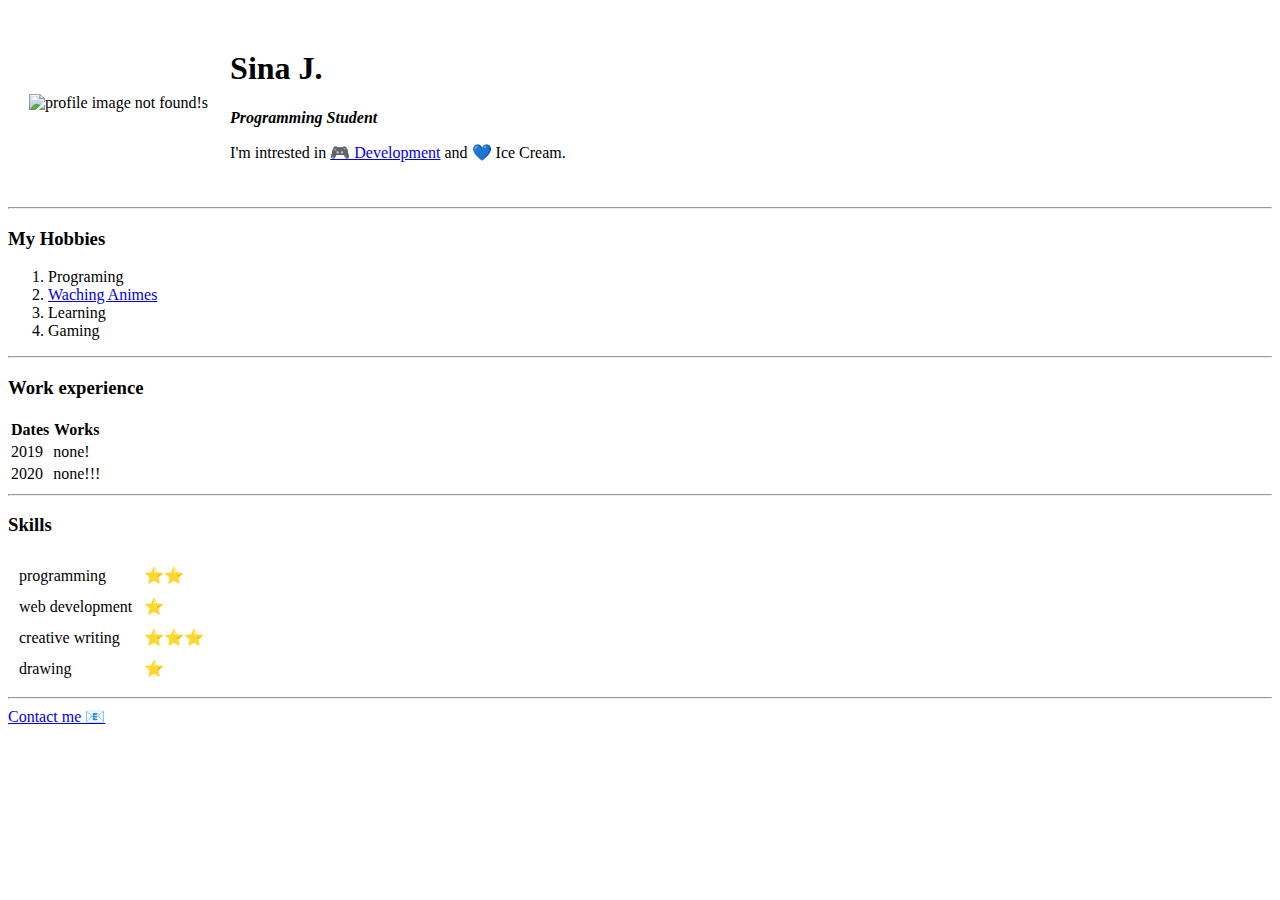
==== index.html @ aa9b8093 "Add initial CV website files" ====
<!DOCTYPE html>
<html>

<head>
  <meta charset="utf-8">
  <title>🎮 Sina's Personal Site</title>
</head>

<body>
  <table cellspacing="20">
    <tr>
      <td>
        <img src="https://blacksector.solutions/uploads/monthly_2019_04/a_384b00b09e431234a401f4454920566b.gif.0c6568e9a7ec5addd06ff9e3751a5861.gif" alt="profile image not found!s" height="200px" width="200px">
      </td>
      <td>
        <h1>Sina J.</h1>
        <em><strong>Programming Student</strong></em>
        <br>
        <p>I'm intrested in
          <a href="https://www.coursera.org/learn/game-development">🎮 Development</a>
          and 💙 Ice Cream.</p>
      </td>
    </tr>
  </table>
  <hr>
  <h3>My Hobbies</h3>
  <ol>
    <li>Programing</li>
    <li><a href="https://www.imdb.com/list/ls057577566/">Waching Animes</a></li>
    <li>Learning</li>
    <li>Gaming</li>
  </ol>
  <hr>
  <h3>Work experience</h3>
  <table>
    <thead>
      <tr>
        <th>Dates</th>
        <th>Works</th>
      </tr>
    </thead>
    <tbody>
      <tr>
        <td>2019</td>
        <td>none!</td>
      </tr>
      <tr>
        <td>2020</td>
        <td>none!!!</td>
      </tr>
    </tbody>
  </table>
  <hr>
  <h3>Skills</h3>
  <table cellspacing = "10">
    <tr>
      <td>programming</td>
      <td>⭐⭐</td>
    </tr>
    <tr>
      <td>web development</td>
      <td>⭐</td>
    </tr>
    <tr>
      <td>creative writing</td>
      <td>⭐⭐⭐</td>
    </tr>
    <tr>
      <td>drawing</td>
      <td>⭐</td>
    </tr>
  </table>
  <hr>
  <a href="Contact-info/contact.html">
    Contact me 📧</a>
</body>

</html>
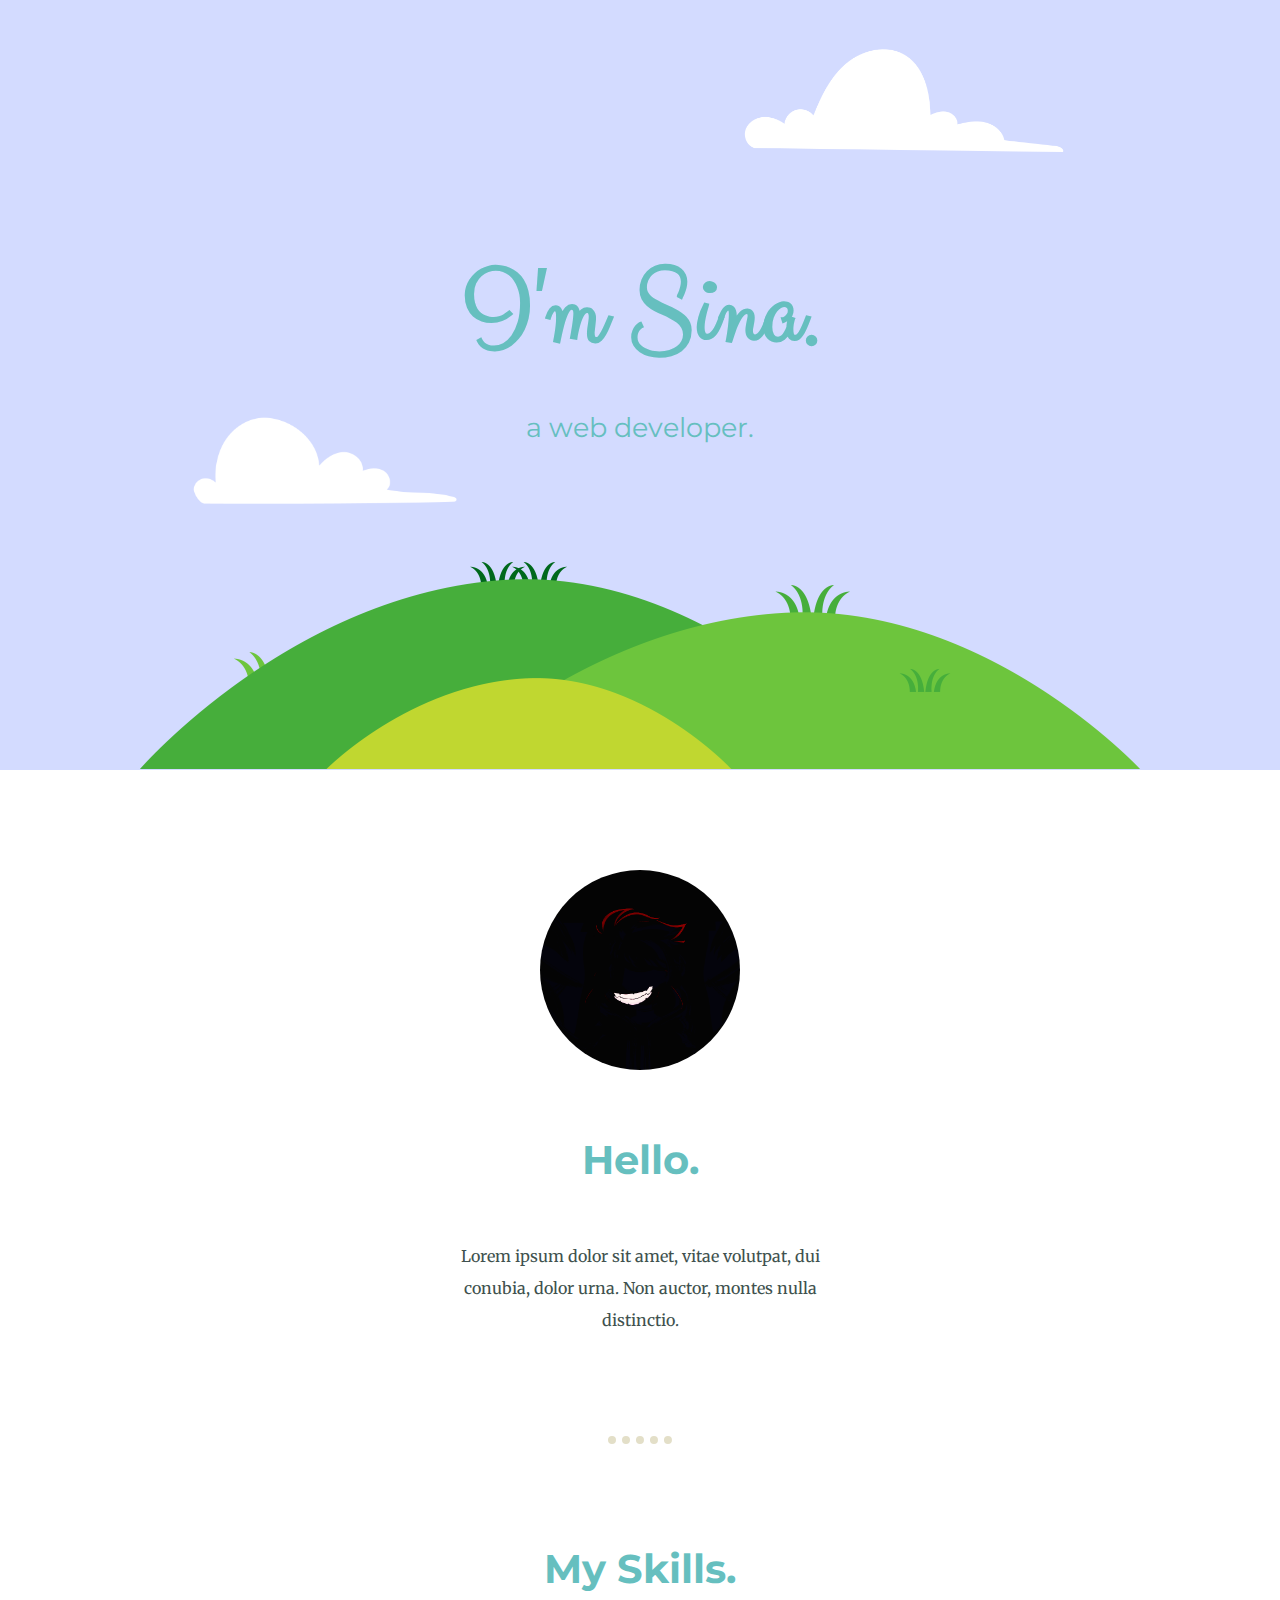
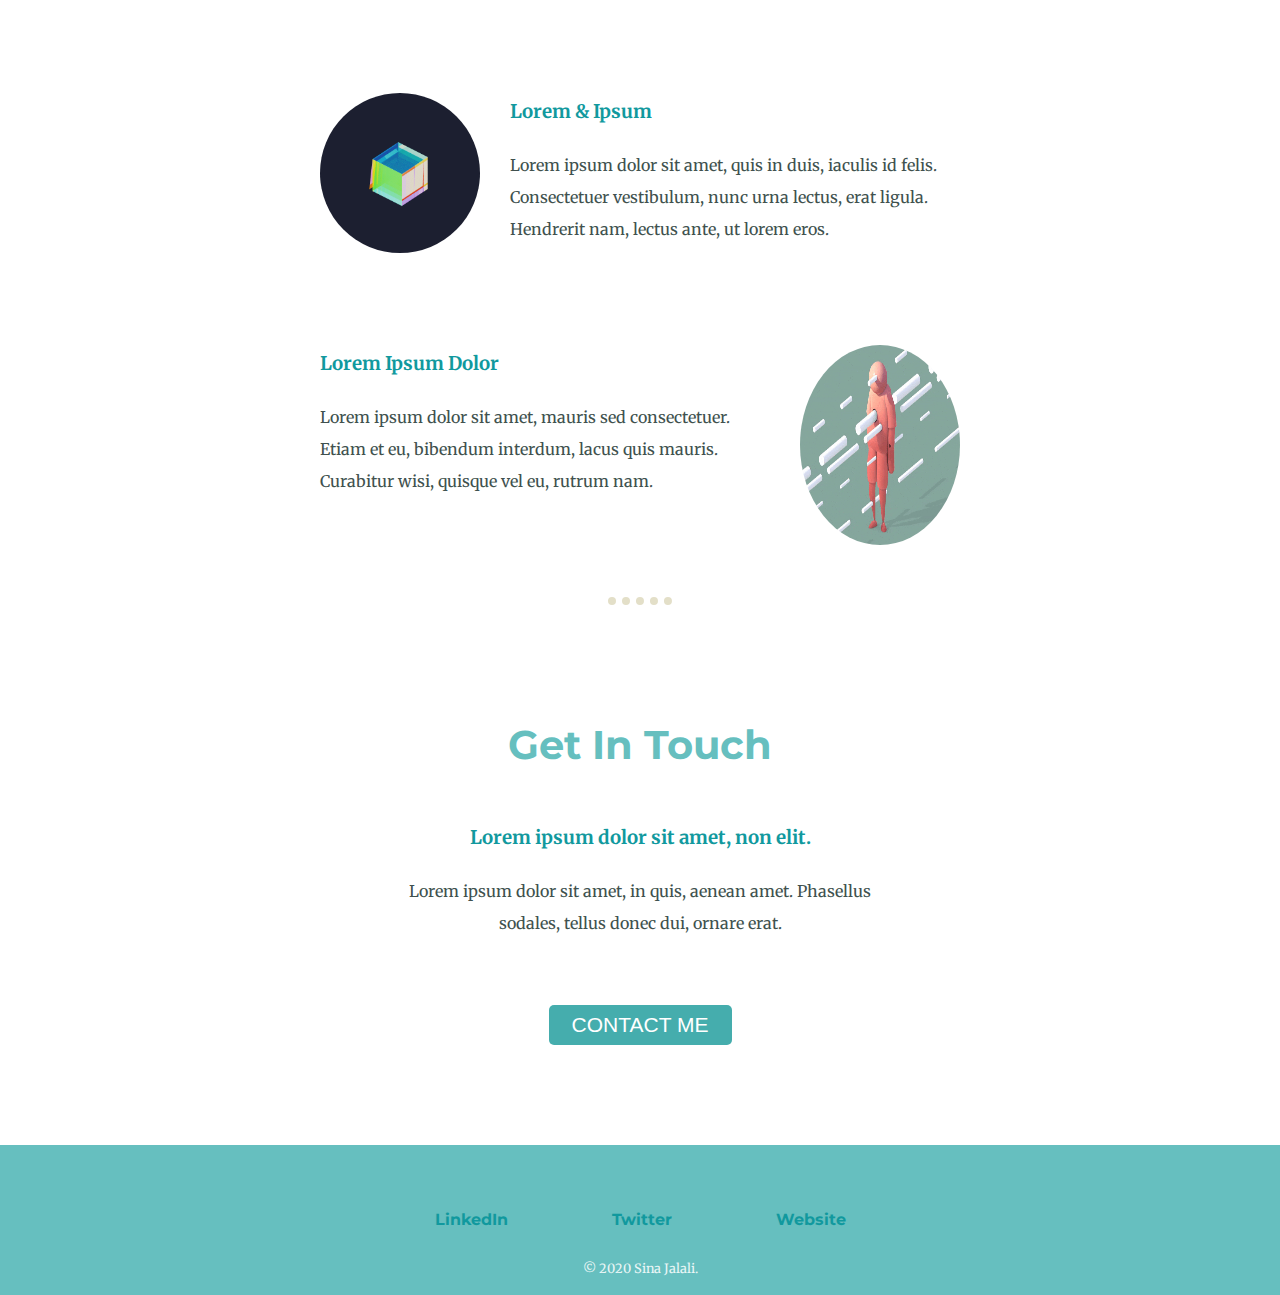
==== commit b87cab3f: "Add files via upload" ====
--- a/index.html
+++ b/index.html
@@ -1,78 +1,61 @@
 <!DOCTYPE html>
-<html>
+<html lang="en" dir="ltr">
 
 <head>
   <meta charset="utf-8">
-  <title>🎮 Sina's Personal Site</title>
+  <title>Sina Jalali</title>
+  <link rel="stylesheet" href="css/styles.css">
+  <link rel="icon" href="favicon.ico">
+  <link href="https://fonts.googleapis.com/css2?family=Clicker+Script&family=Merriweather&family=Montserrat&display=swap" rel="stylesheet">
 </head>
 
 <body>
-  <table cellspacing="20">
-    <tr>
-      <td>
-        <img src="https://blacksector.solutions/uploads/monthly_2019_04/a_384b00b09e431234a401f4454920566b.gif.0c6568e9a7ec5addd06ff9e3751a5861.gif" alt="profile image not found!s" height="200px" width="200px">
-      </td>
-      <td>
-        <h1>Sina J.</h1>
-        <em><strong>Programming Student</strong></em>
-        <br>
-        <p>I'm intrested in
-          <a href="https://www.coursera.org/learn/game-development">🎮 Development</a>
-          and 💙 Ice Cream.</p>
-      </td>
-    </tr>
-  </table>
-  <hr>
-  <h3>My Hobbies</h3>
-  <ol>
-    <li>Programing</li>
-    <li><a href="https://www.imdb.com/list/ls057577566/">Waching Animes</a></li>
-    <li>Learning</li>
-    <li>Gaming</li>
-  </ol>
-  <hr>
-  <h3>Work experience</h3>
-  <table>
-    <thead>
-      <tr>
-        <th>Dates</th>
-        <th>Works</th>
-      </tr>
-    </thead>
-    <tbody>
-      <tr>
-        <td>2019</td>
-        <td>none!</td>
-      </tr>
-      <tr>
-        <td>2020</td>
-        <td>none!!!</td>
-      </tr>
-    </tbody>
-  </table>
-  <hr>
-  <h3>Skills</h3>
-  <table cellspacing = "10">
-    <tr>
-      <td>programming</td>
-      <td>⭐⭐</td>
-    </tr>
-    <tr>
-      <td>web development</td>
-      <td>⭐</td>
-    </tr>
-    <tr>
-      <td>creative writing</td>
-      <td>⭐⭐⭐</td>
-    </tr>
-    <tr>
-      <td>drawing</td>
-      <td>⭐</td>
-    </tr>
-  </table>
-  <hr>
-  <a href="Contact-info/contact.html">
-    Contact me 📧</a>
+
+  <div class="top-container">
+    <img class="cloud-1" src="images/cloud-1.png" alt="cloud-img">
+    <h1>I'm Sina.</h1>
+    <h2 class="subtitle">a web developer.</h2>
+    <img class="cloud-2" src="images/cloud-2.png" alt="cloud-img">
+    <img class="hill" src="images/hill.png" alt="hill-img">
+  </div>
+
+  <div class="middle-container">
+    <div class="profile">
+      <img class="profile-img" src="images/profile-img.gif" alt="profile-img">
+      <h2 id="hello">Hello.</h2>
+      <p>Lorem ipsum dolor sit amet, vitae volutpat, dui conubia, dolor urna. Non auctor, montes nulla distinctio.</p>
+    </div>
+    <hr>
+    <div class="skills">
+      <h2>My Skills.</h2>
+      <div class="skill-row">
+        <img class="skill1-img" src="images/skill1.gif" alt="skill-png">
+        <h3>Lorem & Ipsum</h3>
+        <p>Lorem ipsum dolor sit amet, quis in duis, iaculis id felis. Consectetuer vestibulum, nunc urna lectus, erat ligula. Hendrerit nam, lectus ante, ut lorem eros.</p>
+      </div>
+      <div class="skill-row">
+        <img class="skill2-img" src="images/skill2.gif" alt="skill2-png">
+        <h3>Lorem Ipsum Dolor</h3>
+        <p>Lorem ipsum dolor sit amet, mauris sed consectetuer. Etiam et eu, bibendum interdum, lacus quis mauris. Curabitur wisi, quisque vel eu, rutrum nam.</p>
+      </div>
+    </div>
+    <hr>
+    <div class="contact-me">
+      <h2>Get In Touch</h2>
+      <h3>Lorem ipsum dolor sit amet, non elit.</h3>
+      <p>Lorem ipsum dolor sit amet, in quis, aenean amet. Phasellus sodales, tellus donec dui, ornare erat.</p>
+      <a class="btn" href="mailto:artemis@hi2.in">CONTACT ME</a>
+    </div>
+  </div>
+
+
+  <div class="bottom-container">
+    <a class="footer-link" href="https://www.linkedin.com/">LinkedIn</a>
+    <a class="footer-link" href="https://twitter.com/">Twitter</a>
+    <a class="footer-link" href="https://www.appbrewery.co/">Website</a>
+    <p class="copyright">© 2020 Sina Jalali.</p>
+  </div>
+
 </body>
 
 </html>
--- a/css/styles.css
+++ b/css/styles.css
@@ -0,0 +1,165 @@
+h1 {
+  margin: 40px auto 0 auto;
+  font-family: 'Clicker Script', cursive;
+  font-size: 7rem;
+  color: #66BFBF;
+}
+
+h2 {
+  font-size: 2.5rem;
+  color: #66BFBF;
+  font-family: 'Montserrat', sans-serif;
+}
+
+h3 {
+  color: #11999E;
+}
+
+a {
+  color: #11999E;
+  text-decoration: none;
+  font-family: 'Montserrat', sans-serif;
+  font-weight: bold;
+  margin: 0 50px;
+}
+
+a:hover {
+  color: #EAF6F6;
+}
+
+hr {
+  border: none;
+  border-top: 8px dotted #e3dfc8;
+  width: 5%;
+}
+
+body {
+  margin: 0;
+  text-align: center;
+  font-family: 'Merriweather', serif;
+  color: #40514E;
+}
+
+.top-container {
+  background-color: #d3dbff;
+  position: relative;
+  padding-top: 200px;
+}
+
+.subtitle {
+  font-weight: normal;
+  font-size: 1.7rem;
+}
+
+.cloud-1 {
+  position: absolute;
+  width: 350px;
+  top: 40px;
+  right: 200px;
+}
+
+.cloud-2 {
+  position: absolute;
+  width: 300px;
+  top: 400px;
+  left: 170px;
+}
+
+.hill {
+  margin-bottom: 0;
+  position: relative;
+  top: 3px;
+}
+
+.middle-container {}
+
+.skills {
+  margin: 100px auto;
+}
+
+.skill-row {
+  width: 50%;
+  margin: 100px auto;
+  text-align: left;
+  line-height: 2;
+}
+
+.profile-img {
+  border-radius: 100%;
+  width: 200px;
+  height: 200px;
+}
+
+.skill1-img {
+  border-radius: 100%;
+  width: 25%;
+  height: 100%;
+  float: left;
+  margin-right: 30px;
+}
+
+.skill2-img {
+  border-radius: 100%;
+  width: 25%;
+  height: 200px ;
+  float: right;
+  margin-left: 30px;
+}
+
+.profile {
+  width: 30%;
+  margin: 100px auto;
+  line-height: 2;
+}
+
+#hello {
+  margin: 40px auto;
+}
+
+.contact-me {
+  margin: 100px auto;
+  line-height: 2;
+  width: 40%;
+}
+
+.btn {
+  -webkit-border-radius: 5px;
+  -moz-border-radius: 5px;
+  border-radius: 5px;
+  height: 0;
+  line-height: 0;
+  color: #FFFFFF;
+  font-family: sans-serif;
+  width: 143px;
+  font-size: 21px;
+  font-weight: 100;
+  padding: 20px;
+  background-color: #45ADAD;
+  text-decoration: none;
+  display: inline-block;
+  cursor: pointer;
+  text-align: center;
+  margin-top: 50px;
+}
+
+.btn:hover {
+  background: #11999E;
+  border: solid #FFFFFF 0;
+  -webkit-border-radius: 5px;
+  -moz-border-radius: 5px;
+  border-radius: 5px;
+  text-decoration: none;
+}
+
+.bottom-container {
+  background-color: #66BFBF;
+  padding: 50px 0 0 0;
+  line-height: 3;
+  height: 100px;
+}
+
+.copyright {
+  font-size: 0.8rem;
+  color: #EAF6F6;
+  margin: 5px;
+}
